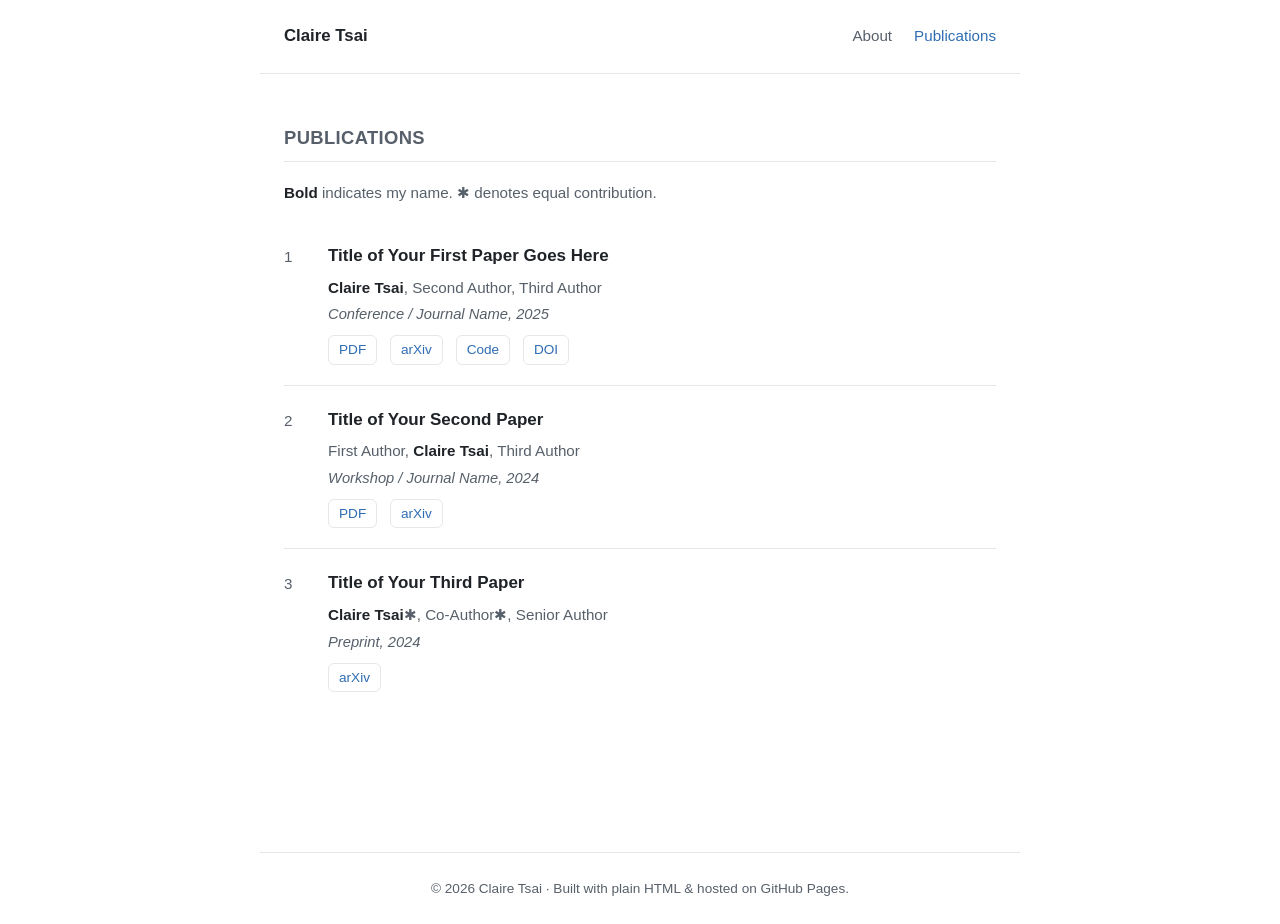
==== publications.html @ 5ec61b4a "first commit" ====
<!DOCTYPE html>
<html lang="en">
<head>
  <meta charset="UTF-8" />
  <meta name="viewport" content="width=device-width, initial-scale=1.0" />
  <title>Publications · Claire Tsai</title>
  <meta name="description" content="Publications by Claire Tsai." />
  <link rel="stylesheet" href="style.css" />
</head>
<body>

  <!-- ============ NAVIGATION (keep identical to index.html) ============ -->
  <nav>
    <a class="brand" href="index.html">Claire Tsai</a>
    <a href="index.html">About</a>
    <a class="active" href="publications.html">Publications</a>
  </nav>

  <div class="wrap">

    <section id="publications" style="margin-top: 48px;">
      <h2>Publications</h2>

      <p style="color:#57606a; font-size:0.95rem;">
        <span class="me" style="font-weight:600; color:#1f2328;">Bold</span>
        indicates my name. ✱ denotes equal contribution.
      </p>

      <!-- =====================================================
           HOW TO ADD A PAPER:
           Copy one <div class="pub"> ... </div> block below,
           paste it above the others (newest first), and edit
           the title, authors, venue, and links. Delete any
           link you don't have.
           ===================================================== -->

      <!-- ---------- Paper 1 ---------- -->
      <div class="pub">
        <div class="num">1</div>
        <div class="body">
          <p class="ptitle">Title of Your First Paper Goes Here</p>
          <p class="authors">
            <span class="me">Claire Tsai</span>, Second Author, Third Author
          </p>
          <p class="venue">Conference / Journal Name, 2025</p>
          <div class="links">
            <a href="#" target="_blank" rel="noopener">PDF</a>
            <a href="#" target="_blank" rel="noopener">arXiv</a>
            <a href="#" target="_blank" rel="noopener">Code</a>
            <a href="#" target="_blank" rel="noopener">DOI</a>
          </div>
        </div>
      </div>

      <!-- ---------- Paper 2 ---------- -->
      <div class="pub">
        <div class="num">2</div>
        <div class="body">
          <p class="ptitle">Title of Your Second Paper</p>
          <p class="authors">
            First Author, <span class="me">Claire Tsai</span>, Third Author
          </p>
          <p class="venue">Workshop / Journal Name, 2024</p>
          <div class="links">
            <a href="#" target="_blank" rel="noopener">PDF</a>
            <a href="#" target="_blank" rel="noopener">arXiv</a>
          </div>
        </div>
      </div>

      <!-- ---------- Paper 3 ---------- -->
      <div class="pub">
        <div class="num">3</div>
        <div class="body">
          <p class="ptitle">Title of Your Third Paper</p>
          <p class="authors">
            <span class="me">Claire Tsai</span>✱, Co-Author✱, Senior Author
          </p>
          <p class="venue">Preprint, 2024</p>
          <div class="links">
            <a href="#" target="_blank" rel="noopener">arXiv</a>
          </div>
        </div>
      </div>

    </section>

  </div>

  <footer>
    © 2026 Claire Tsai · Built with plain HTML &amp; hosted on GitHub Pages.
  </footer>

</body>
</html>
---- style.css ----
/* =========================================================
   Personal homepage — clean academic style
   Edit the color variables below to change the accent color.
   ========================================================= */

:root {
  --text:      #1f2328;   /* main text color            */
  --muted:     #57606a;   /* secondary / meta text      */
  --accent:    #2f6db3;   /* links & highlights         */
  --accent-2:  #1b4d80;   /* link hover                 */
  --line:      #e5e7eb;   /* hairline borders           */
  --bg:        #ffffff;   /* page background            */
  --bg-soft:   #f7f8fa;   /* card / section background  */
  --maxw:      760px;     /* content width              */
}

* { box-sizing: border-box; }

html { -webkit-text-size-adjust: 100%; }

body {
  margin: 0;
  background: var(--bg);
  color: var(--text);
  font-family: -apple-system, BlinkMacSystemFont, "Segoe UI", Roboto,
               "Helvetica Neue", Arial, "PingFang SC", "Microsoft YaHei", sans-serif;
  font-size: 17px;
  line-height: 1.7;
  -webkit-font-smoothing: antialiased;
}

.wrap {
  max-width: var(--maxw);
  margin: 0 auto;
  padding: 0 24px 80px;
}

/* ---------- Navigation ---------- */
nav {
  max-width: var(--maxw);
  margin: 0 auto;
  padding: 22px 24px;
  display: flex;
  gap: 22px;
  align-items: center;
  border-bottom: 1px solid var(--line);
}
nav .brand {
  font-weight: 700;
  margin-right: auto;
  color: var(--text);
  text-decoration: none;
  font-size: 1.05rem;
}
nav a {
  color: var(--muted);
  text-decoration: none;
  font-size: 0.95rem;
}
nav a:hover, nav a.active { color: var(--accent); }

/* ---------- Header / intro ---------- */
header.hero {
  display: flex;
  gap: 28px;
  align-items: center;
  margin: 48px 0 8px;
  flex-wrap: wrap;
}
header.hero img.avatar {
  width: 132px;
  height: 132px;
  border-radius: 50%;
  object-fit: cover;
  border: 1px solid var(--line);
  background: var(--bg-soft);
}
header.hero .who h1 {
  margin: 0 0 4px;
  font-size: 1.9rem;
  letter-spacing: -0.01em;
}
header.hero .who .role {
  margin: 0;
  color: var(--muted);
  font-size: 1.05rem;
}
header.hero .who .contact {
  margin-top: 12px;
  display: flex;
  gap: 14px;
  flex-wrap: wrap;
  font-size: 0.92rem;
}
header.hero .who .contact a {
  color: var(--accent);
  text-decoration: none;
}
header.hero .who .contact a:hover { color: var(--accent-2); text-decoration: underline; }

/* ---------- Sections ---------- */
section { margin-top: 40px; }
h2 {
  font-size: 1.15rem;
  letter-spacing: 0.02em;
  text-transform: uppercase;
  color: var(--muted);
  border-bottom: 1px solid var(--line);
  padding-bottom: 8px;
  margin-bottom: 18px;
}
p { margin: 0 0 16px; }
a { color: var(--accent); }
a:hover { color: var(--accent-2); }

/* Education / timeline items */
.entry { margin-bottom: 16px; }
.entry .top {
  display: flex;
  justify-content: space-between;
  gap: 12px;
  flex-wrap: wrap;
}
.entry .top .title { font-weight: 600; }
.entry .top .date { color: var(--muted); font-size: 0.9rem; white-space: nowrap; }
.entry .sub { color: var(--muted); font-size: 0.95rem; }

/* Interest tags */
.tags { display: flex; flex-wrap: wrap; gap: 8px; }
.tags span {
  background: var(--bg-soft);
  border: 1px solid var(--line);
  border-radius: 999px;
  padding: 4px 12px;
  font-size: 0.88rem;
  color: var(--muted);
}

/* ---------- Publications ---------- */
.pub {
  display: flex;
  gap: 16px;
  padding: 20px 0;
  border-bottom: 1px solid var(--line);
}
.pub:last-child { border-bottom: none; }
.pub .num {
  color: var(--muted);
  font-variant-numeric: tabular-nums;
  min-width: 28px;
  font-size: 0.95rem;
  padding-top: 2px;
}
.pub .body .ptitle { font-weight: 600; margin: 0 0 4px; }
.pub .body .authors { color: var(--muted); font-size: 0.95rem; margin: 0 0 2px; }
.pub .body .authors .me { color: var(--text); font-weight: 600; }
.pub .body .venue { color: var(--muted); font-size: 0.92rem; font-style: italic; margin: 0 0 8px; }
.pub .body .links a {
  display: inline-block;
  margin-right: 8px;
  font-size: 0.85rem;
  text-decoration: none;
  border: 1px solid var(--line);
  border-radius: 6px;
  padding: 2px 10px;
  color: var(--accent);
}
.pub .body .links a:hover { border-color: var(--accent); background: var(--bg-soft); }

/* ---------- Footer ---------- */
footer {
  max-width: var(--maxw);
  margin: 60px auto 0;
  padding: 24px;
  border-top: 1px solid var(--line);
  color: var(--muted);
  font-size: 0.85rem;
  text-align: center;
}

/* ---------- Small screens ---------- */
@media (max-width: 560px) {
  body { font-size: 16px; }
  header.hero { margin-top: 32px; }
  header.hero img.avatar { width: 104px; height: 104px; }
  nav { gap: 16px; }
}
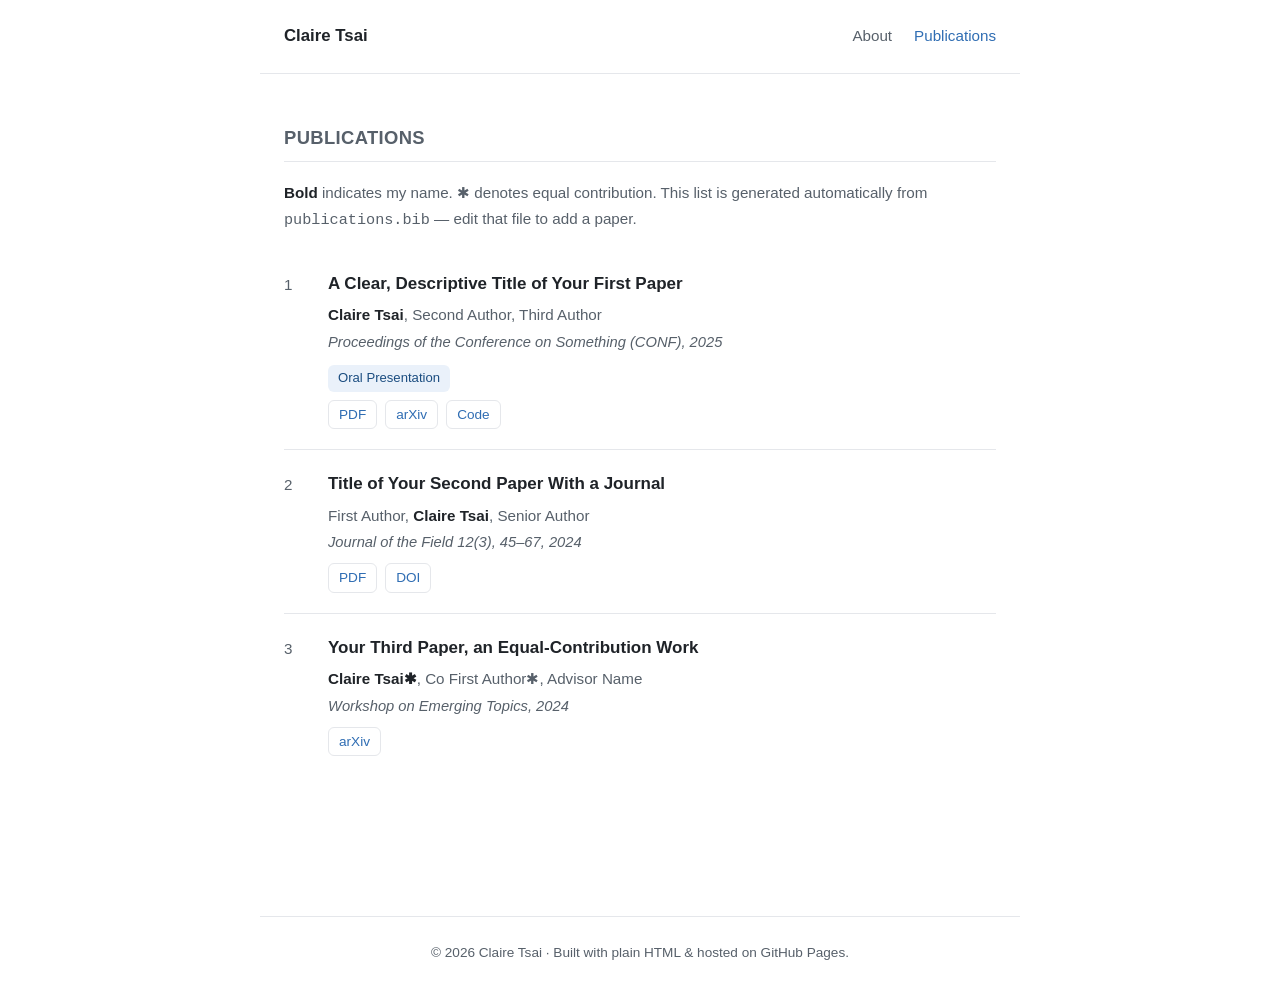
==== commit 1ee5e560: "Add favicon, BibTeX publications, academic links" ====
--- a/publications.html
+++ b/publications.html
@@ -5,6 +5,10 @@
   <meta name="viewport" content="width=device-width, initial-scale=1.0" />
   <title>Publications · Claire Tsai</title>
   <meta name="description" content="Publications by Claire Tsai." />
+  <!-- Favicon (browser tab icon) -->
+  <link rel="icon" href="favicon.svg" type="image/svg+xml" />
+  <link rel="icon" href="favicon.ico" sizes="any" />
+  <link rel="apple-touch-icon" href="apple-touch-icon.png" />
   <link rel="stylesheet" href="style.css" />
 </head>
 <body>
@@ -24,65 +28,14 @@
       <p style="color:#57606a; font-size:0.95rem;">
         <span class="me" style="font-weight:600; color:#1f2328;">Bold</span>
         indicates my name. ✱ denotes equal contribution.
+        This list is generated automatically from
+        <code>publications.bib</code> — edit that file to add a paper.
       </p>
 
-      <!-- =====================================================
-           HOW TO ADD A PAPER:
-           Copy one <div class="pub"> ... </div> block below,
-           paste it above the others (newest first), and edit
-           the title, authors, venue, and links. Delete any
-           link you don't have.
-           ===================================================== -->
-
-      <!-- ---------- Paper 1 ---------- -->
-      <div class="pub">
-        <div class="num">1</div>
-        <div class="body">
-          <p class="ptitle">Title of Your First Paper Goes Here</p>
-          <p class="authors">
-            <span class="me">Claire Tsai</span>, Second Author, Third Author
-          </p>
-          <p class="venue">Conference / Journal Name, 2025</p>
-          <div class="links">
-            <a href="#" target="_blank" rel="noopener">PDF</a>
-            <a href="#" target="_blank" rel="noopener">arXiv</a>
-            <a href="#" target="_blank" rel="noopener">Code</a>
-            <a href="#" target="_blank" rel="noopener">DOI</a>
-          </div>
-        </div>
+      <!-- The list is built here by the script below. -->
+      <div id="pub-list">
+        <p style="color:#57606a;">Loading publications…</p>
       </div>
-
-      <!-- ---------- Paper 2 ---------- -->
-      <div class="pub">
-        <div class="num">2</div>
-        <div class="body">
-          <p class="ptitle">Title of Your Second Paper</p>
-          <p class="authors">
-            First Author, <span class="me">Claire Tsai</span>, Third Author
-          </p>
-          <p class="venue">Workshop / Journal Name, 2024</p>
-          <div class="links">
-            <a href="#" target="_blank" rel="noopener">PDF</a>
-            <a href="#" target="_blank" rel="noopener">arXiv</a>
-          </div>
-        </div>
-      </div>
-
-      <!-- ---------- Paper 3 ---------- -->
-      <div class="pub">
-        <div class="num">3</div>
-        <div class="body">
-          <p class="ptitle">Title of Your Third Paper</p>
-          <p class="authors">
-            <span class="me">Claire Tsai</span>✱, Co-Author✱, Senior Author
-          </p>
-          <p class="venue">Preprint, 2024</p>
-          <div class="links">
-            <a href="#" target="_blank" rel="noopener">arXiv</a>
-          </div>
-        </div>
-      </div>
-
     </section>
 
   </div>
@@ -91,5 +44,181 @@
     © 2026 Claire Tsai · Built with plain HTML &amp; hosted on GitHub Pages.
   </footer>
 
+  <!-- =====================================================================
+       BibTeX → HTML renderer.
+       You should not need to touch this. To add papers, edit publications.bib.
+       ===================================================================== -->
+  <script>
+  (function () {
+    var ME = ["claire", "tsai"]; // your name parts, all must appear to bold you
+
+    function parseBib(str) {
+      var entries = [], i = 0, n = str.length;
+      while (i < n) {
+        while (i < n && str[i] !== "@") i++;
+        if (i >= n) break;
+        i++;
+        var type = "";
+        while (i < n && /[a-zA-Z]/.test(str[i])) { type += str[i]; i++; }
+        type = type.toLowerCase();
+        while (i < n && /\s/.test(str[i])) i++;
+        if (str[i] !== "{") continue;
+        i++;
+        if (type === "comment" || type === "preamble" || type === "string") {
+          var d = 1;
+          while (i < n && d > 0) { if (str[i] === "{") d++; else if (str[i] === "}") d--; i++; }
+          continue;
+        }
+        var key = "";
+        while (i < n && str[i] !== "," && str[i] !== "}") { key += str[i]; i++; }
+        key = key.trim();
+        if (str[i] === ",") i++;
+        var fields = {};
+        while (i < n) {
+          while (i < n && /[\s,]/.test(str[i])) i++;
+          if (str[i] === "}") { i++; break; }
+          var name = "";
+          while (i < n && /[a-zA-Z0-9_\-]/.test(str[i])) { name += str[i]; i++; }
+          name = name.toLowerCase();
+          while (i < n && /\s/.test(str[i])) i++;
+          if (str[i] !== "=") { while (i < n && str[i] !== "," && str[i] !== "}") i++; continue; }
+          i++;
+          while (i < n && /\s/.test(str[i])) i++;
+          var val = "";
+          if (str[i] === "{") {
+            var depth = 1; i++;
+            while (i < n) {
+              var c = str[i];
+              if (c === "{") { depth++; val += c; i++; }
+              else if (c === "}") { depth--; i++; if (depth === 0) break; val += "}"; }
+              else { val += c; i++; }
+            }
+          } else if (str[i] === '"') {
+            i++;
+            while (i < n && str[i] !== '"') { val += str[i]; i++; }
+            i++;
+          } else {
+            while (i < n && str[i] !== "," && str[i] !== "}") { val += str[i]; i++; }
+          }
+          fields[name] = val.trim();
+        }
+        if (key) entries.push({ type: type, key: key, fields: fields });
+      }
+      return entries;
+    }
+
+    function clean(s) {
+      if (!s) return "";
+      return s
+        .replace(/[{}]/g, "")
+        .replace(/\\&/g, "&")
+        .replace(/~/g, " ")
+        .replace(/\s+/g, " ")
+        .trim();
+    }
+    function esc(s) {
+      return String(s).replace(/&/g, "&amp;").replace(/</g, "&lt;").replace(/>/g, "&gt;");
+    }
+    function norm(s) {
+      return clean(s).toLowerCase().replace(/[.,]/g, "").split(/\s+/).filter(Boolean).sort().join(" ");
+    }
+    function isMe(name) {
+      var w = clean(name).toLowerCase();
+      return ME.every(function (p) { return w.indexOf(p) !== -1; });
+    }
+
+    function formatAuthors(authorStr, equalStr) {
+      var equal = (equalStr || "").split(",").map(function (x) { return norm(x); }).filter(Boolean);
+      var authors = authorStr.split(/\s+and\s+/i).map(function (a) { return a.trim(); }).filter(Boolean);
+      return authors.map(function (a) {
+        var name;
+        if (a.indexOf(",") !== -1) {
+          var parts = a.split(",");
+          name = (parts[1] ? parts[1].trim() + " " : "") + parts[0].trim();
+        } else { name = a; }
+        name = clean(name);
+        var out = esc(name);
+        if (equal.indexOf(norm(a)) !== -1 || equal.indexOf(norm(name)) !== -1) out += "✱";
+        if (isMe(name)) out = '<span class="me">' + out + "</span>";
+        return out;
+      }).join(", ");
+    }
+
+    function buildVenue(f) {
+      var venue = clean(f.booktitle || f.journal || f.note || "");
+      var extras = [];
+      if (f.volume) { var s = clean(f.volume); if (f.number) s += "(" + clean(f.number) + ")"; extras.push(s); }
+      if (f.pages) extras.push(clean(f.pages).replace(/--/g, "–"));
+      var line = venue;
+      if (extras.length) line += " " + extras.join(", ");
+      if (f.year) line += (line ? ", " : "") + clean(f.year);
+      return line;
+    }
+
+    var LINKS = [
+      ["pdf", "PDF", function (v) { return v; }],
+      ["arxiv", "arXiv", function (v) { return /^https?:/i.test(v) ? v : "https://arxiv.org/abs/" + v; }],
+      ["doi", "DOI", function (v) { return /^https?:/i.test(v) ? v : "https://doi.org/" + v; }],
+      ["code", "Code", function (v) { return v; }],
+      ["project", "Project", function (v) { return v; }],
+      ["slides", "Slides", function (v) { return v; }],
+      ["poster", "Poster", function (v) { return v; }],
+      ["video", "Video", function (v) { return v; }],
+      ["url", "Link", function (v) { return v; }]
+    ];
+
+    function buildLinks(f) {
+      var out = "";
+      LINKS.forEach(function (def) {
+        var raw = f[def[0]];
+        if (raw) {
+          var href = def[2](clean(raw));
+          out += '<a href="' + esc(href) + '" target="_blank" rel="noopener">' + def[1] + "</a>";
+        }
+      });
+      return out;
+    }
+
+    function render(entries) {
+      var box = document.getElementById("pub-list");
+      if (!entries.length) { box.innerHTML = '<p style="color:#57606a;">No entries found in publications.bib yet.</p>'; return; }
+      entries.sort(function (a, b) {
+        return (parseInt(clean(b.fields.year), 10) || 0) - (parseInt(clean(a.fields.year), 10) || 0);
+      });
+      var html = "";
+      entries.forEach(function (e, idx) {
+        var f = e.fields;
+        var title = clean(f.title);
+        var award = f.award ? clean(f.award) : "";
+        html += '<div class="pub">' +
+          '<div class="num">' + (idx + 1) + "</div>" +
+          '<div class="body">' +
+            '<p class="ptitle">' + esc(title) + "</p>" +
+            '<p class="authors">' + formatAuthors(f.author || "", f.equal) + "</p>" +
+            '<p class="venue">' + esc(buildVenue(f)) + "</p>" +
+            (award ? '<p class="award">' + esc(award) + "</p>" : "") +
+            '<div class="links">' + buildLinks(f) + "</div>" +
+          "</div>" +
+        "</div>";
+      });
+      box.innerHTML = html;
+    }
+
+    function showError() {
+      document.getElementById("pub-list").innerHTML =
+        '<p style="color:#57606a;">Could not load <code>publications.bib</code>. ' +
+        "This is normal if you opened this file directly from your computer — " +
+        "browsers block reading local files. It works automatically once the site is live on GitHub Pages. " +
+        'To preview locally, run <code>python -m http.server</code> in this folder and open ' +
+        "<code>http://localhost:8000/publications.html</code>.</p>";
+    }
+
+    fetch("publications.bib")
+      .then(function (r) { if (!r.ok) throw new Error(r.status); return r.text(); })
+      .then(function (txt) { render(parseBib(txt)); })
+      .catch(showError);
+  })();
+  </script>
+
 </body>
 </html>
--- a/style.css
+++ b/style.css
@@ -155,6 +155,15 @@
 .pub .body .authors { color: var(--muted); font-size: 0.95rem; margin: 0 0 2px; }
 .pub .body .authors .me { color: var(--text); font-weight: 600; }
 .pub .body .venue { color: var(--muted); font-size: 0.92rem; font-style: italic; margin: 0 0 8px; }
+.pub .body .award {
+  display: inline-block;
+  margin: 0 0 8px;
+  font-size: 0.82rem;
+  color: var(--accent-2);
+  background: #eaf1fa;
+  border-radius: 6px;
+  padding: 2px 10px;
+}
 .pub .body .links a {
   display: inline-block;
   margin-right: 8px;
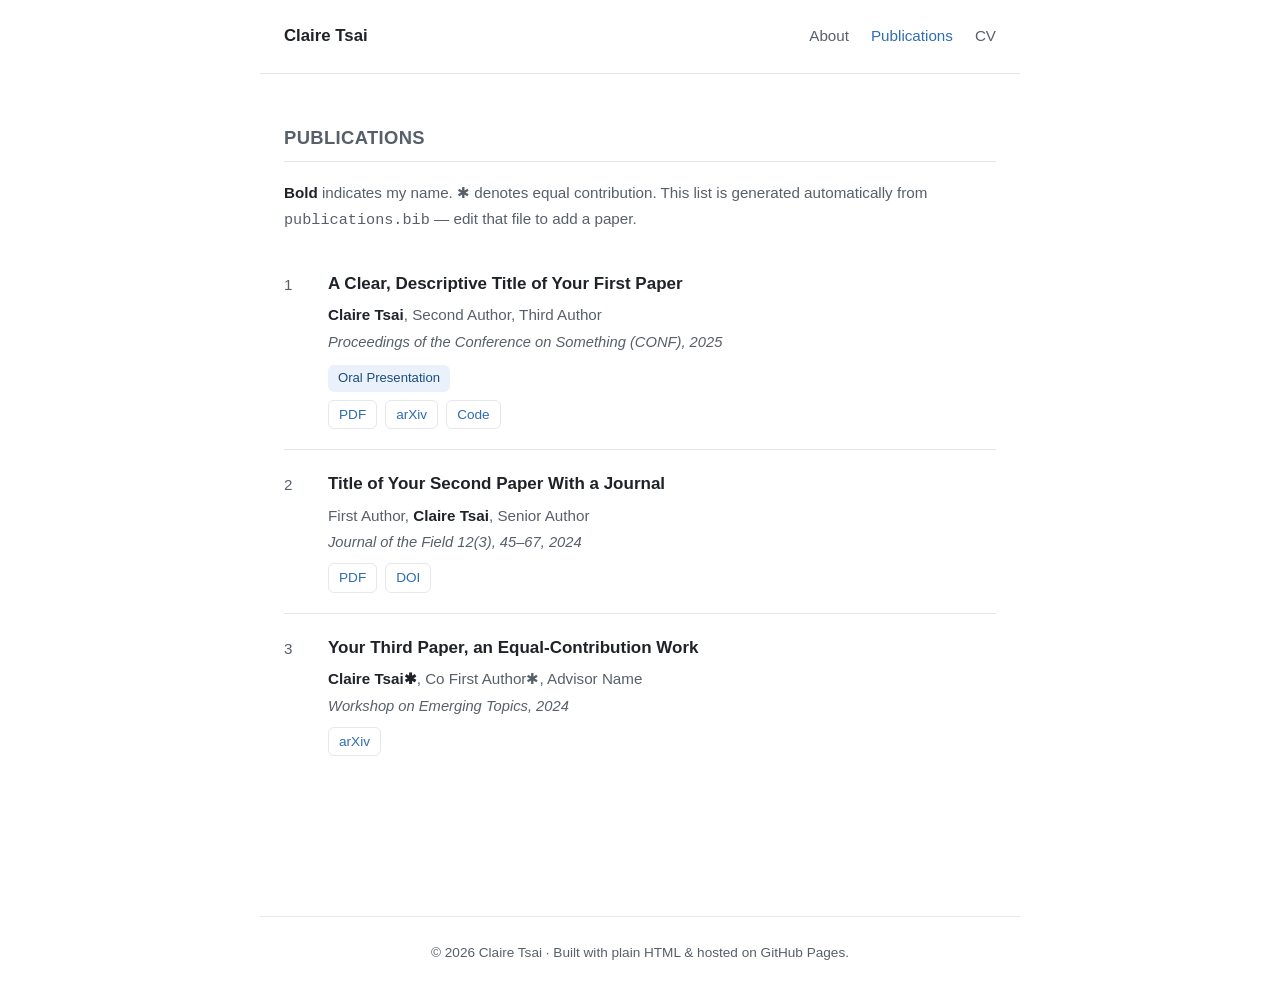
==== commit 5122a313: "Integrate Claude Design CV as cv.html" ====
--- a/publications.html
+++ b/publications.html
@@ -18,6 +18,7 @@
     <a class="brand" href="index.html">Claire Tsai</a>
     <a href="index.html">About</a>
     <a class="active" href="publications.html">Publications</a>
+    <a href="cv.html">CV</a>
   </nav>
 
   <div class="wrap">
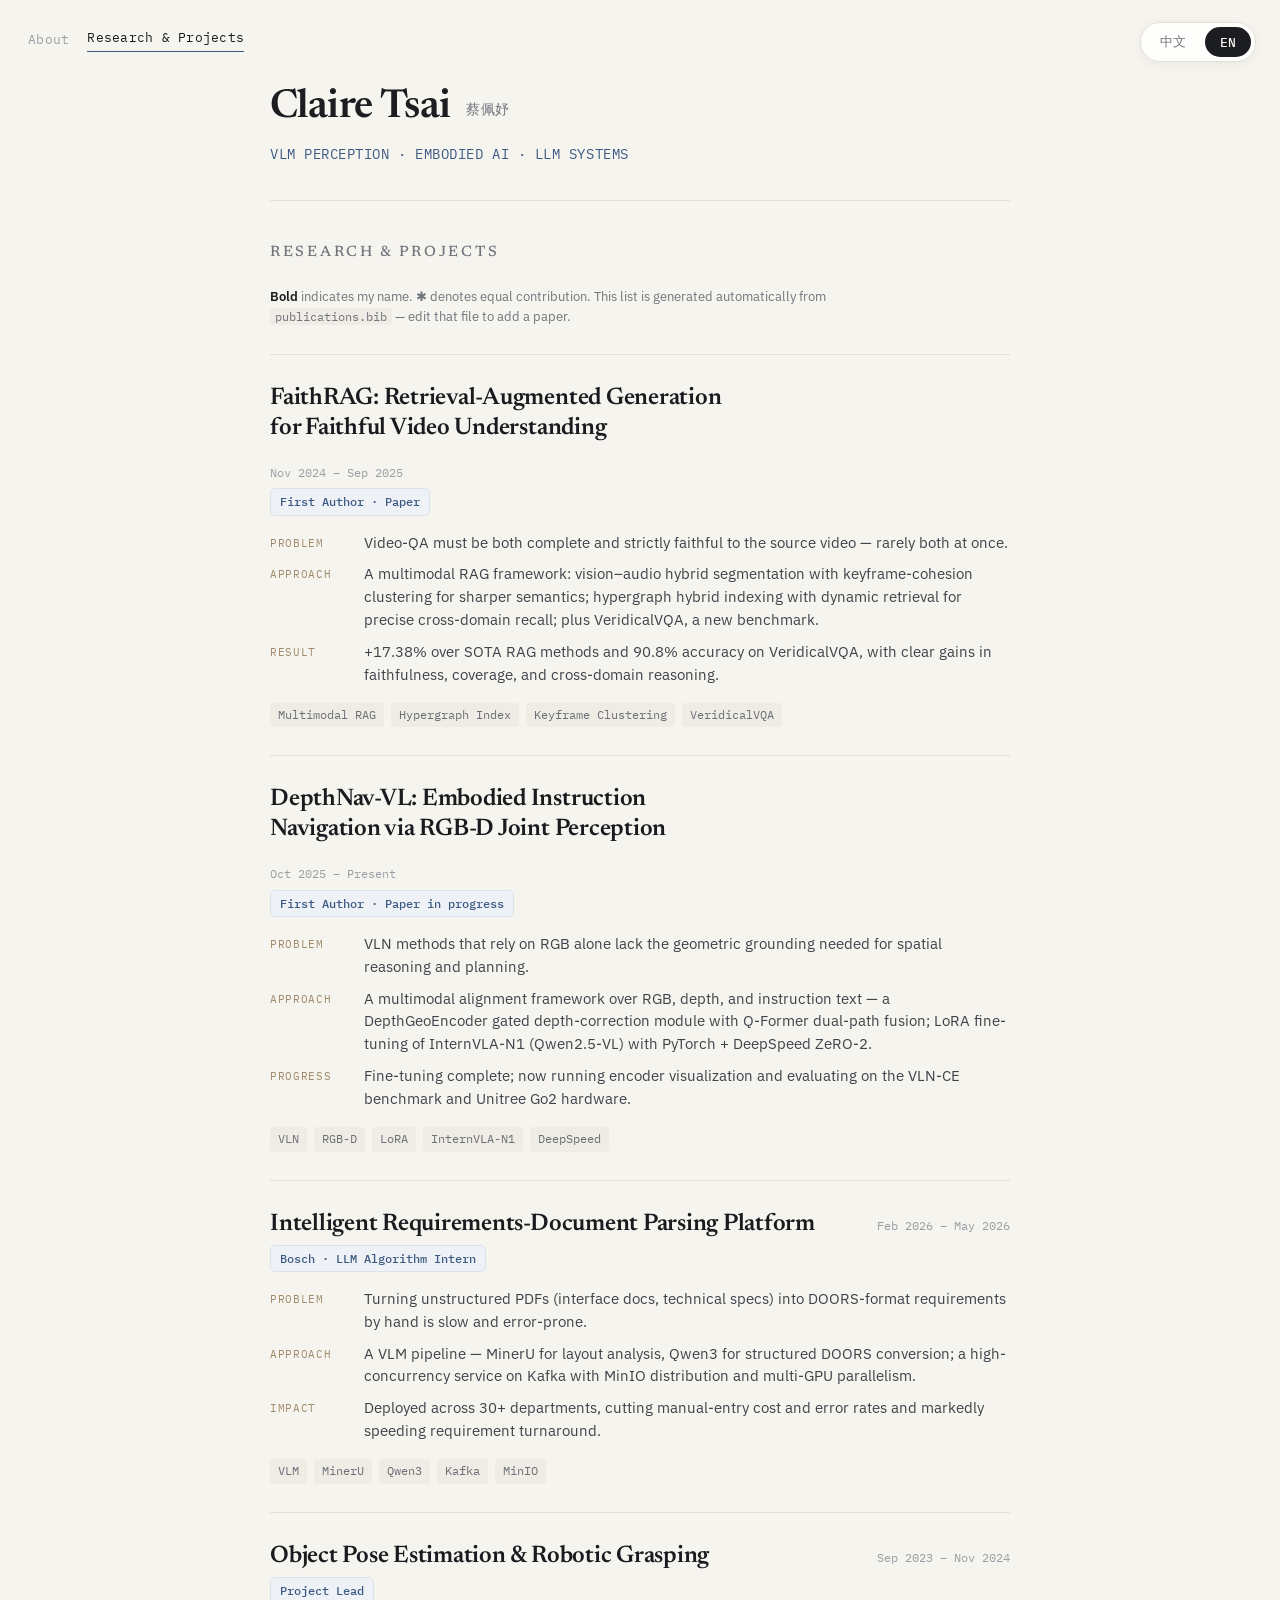
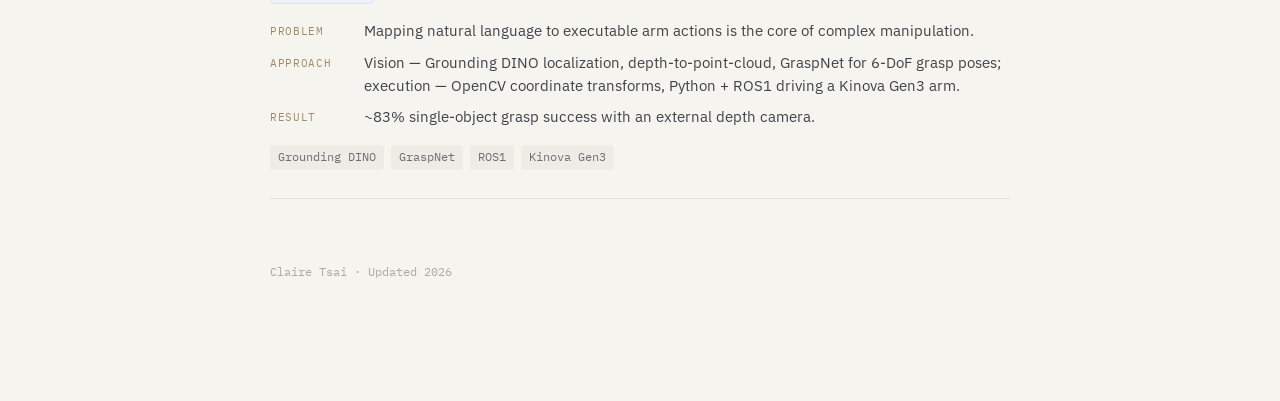
==== commit 5863aa29: "Rebuild site in CV design: bilingual About + Research/Projects, drop CV nav" ====
--- a/publications.html
+++ b/publications.html
@@ -3,223 +3,30 @@
 <head>
   <meta charset="UTF-8" />
   <meta name="viewport" content="width=device-width, initial-scale=1.0" />
-  <title>Publications · Claire Tsai</title>
-  <meta name="description" content="Publications by Claire Tsai." />
-  <!-- Favicon (browser tab icon) -->
+  <title>Research & Projects · Claire Tsai</title>
+  <meta name="description" content="Research and projects by Claire Tsai (蔡佩妤) — Vision-Language Models, RAG, embodied navigation." />
+  <!-- Favicon -->
   <link rel="icon" href="favicon.svg" type="image/svg+xml" />
   <link rel="icon" href="favicon.ico" sizes="any" />
   <link rel="apple-touch-icon" href="apple-touch-icon.png" />
+  <!-- Fonts -->
+  <link rel="preconnect" href="https://fonts.googleapis.com" />
+  <link rel="preconnect" href="https://fonts.gstatic.com" crossorigin />
+  <link href="https://fonts.googleapis.com/css2?family=Newsreader:wght@500;600&family=IBM+Plex+Sans:wght@400;500;600&family=IBM+Plex+Mono:wght@400;500&family=Noto+Sans+SC:wght@400;500;600&family=Noto+Serif+SC:wght@500;600&display=swap" rel="stylesheet" />
   <link rel="stylesheet" href="style.css" />
 </head>
-<body>
+<body data-page="pub">
 
-  <!-- ============ NAVIGATION (keep identical to index.html) ============ -->
-  <nav>
-    <a class="brand" href="index.html">Claire Tsai</a>
-    <a href="index.html">About</a>
-    <a class="active" href="publications.html">Publications</a>
-    <a href="cv.html">CV</a>
-  </nav>
+  <nav class="site-nav" id="site-nav"></nav>
+  <div class="lang-toggle" id="lang-toggle"></div>
 
-  <div class="wrap">
+  <main class="page" id="pub-root">
+    <!-- Content is generated from site.js (edit the `projects` list there). -->
+    <noscript>
+      <p style="padding:80px 0;">This page needs JavaScript to display. Please enable it, or view the source content in <code>site.js</code>.</p>
+    </noscript>
+  </main>
 
-    <section id="publications" style="margin-top: 48px;">
-      <h2>Publications</h2>
-
-      <p style="color:#57606a; font-size:0.95rem;">
-        <span class="me" style="font-weight:600; color:#1f2328;">Bold</span>
-        indicates my name. ✱ denotes equal contribution.
-        This list is generated automatically from
-        <code>publications.bib</code> — edit that file to add a paper.
-      </p>
-
-      <!-- The list is built here by the script below. -->
-      <div id="pub-list">
-        <p style="color:#57606a;">Loading publications…</p>
-      </div>
-    </section>
-
-  </div>
-
-  <footer>
-    © 2026 Claire Tsai · Built with plain HTML &amp; hosted on GitHub Pages.
-  </footer>
-
-  <!-- =====================================================================
-       BibTeX → HTML renderer.
-       You should not need to touch this. To add papers, edit publications.bib.
-       ===================================================================== -->
-  <script>
-  (function () {
-    var ME = ["claire", "tsai"]; // your name parts, all must appear to bold you
-
-    function parseBib(str) {
-      var entries = [], i = 0, n = str.length;
-      while (i < n) {
-        while (i < n && str[i] !== "@") i++;
-        if (i >= n) break;
-        i++;
-        var type = "";
-        while (i < n && /[a-zA-Z]/.test(str[i])) { type += str[i]; i++; }
-        type = type.toLowerCase();
-        while (i < n && /\s/.test(str[i])) i++;
-        if (str[i] !== "{") continue;
-        i++;
-        if (type === "comment" || type === "preamble" || type === "string") {
-          var d = 1;
-          while (i < n && d > 0) { if (str[i] === "{") d++; else if (str[i] === "}") d--; i++; }
-          continue;
-        }
-        var key = "";
-        while (i < n && str[i] !== "," && str[i] !== "}") { key += str[i]; i++; }
-        key = key.trim();
-        if (str[i] === ",") i++;
-        var fields = {};
-        while (i < n) {
-          while (i < n && /[\s,]/.test(str[i])) i++;
-          if (str[i] === "}") { i++; break; }
-          var name = "";
-          while (i < n && /[a-zA-Z0-9_\-]/.test(str[i])) { name += str[i]; i++; }
-          name = name.toLowerCase();
-          while (i < n && /\s/.test(str[i])) i++;
-          if (str[i] !== "=") { while (i < n && str[i] !== "," && str[i] !== "}") i++; continue; }
-          i++;
-          while (i < n && /\s/.test(str[i])) i++;
-          var val = "";
-          if (str[i] === "{") {
-            var depth = 1; i++;
-            while (i < n) {
-              var c = str[i];
-              if (c === "{") { depth++; val += c; i++; }
-              else if (c === "}") { depth--; i++; if (depth === 0) break; val += "}"; }
-              else { val += c; i++; }
-            }
-          } else if (str[i] === '"') {
-            i++;
-            while (i < n && str[i] !== '"') { val += str[i]; i++; }
-            i++;
-          } else {
-            while (i < n && str[i] !== "," && str[i] !== "}") { val += str[i]; i++; }
-          }
-          fields[name] = val.trim();
-        }
-        if (key) entries.push({ type: type, key: key, fields: fields });
-      }
-      return entries;
-    }
-
-    function clean(s) {
-      if (!s) return "";
-      return s
-        .replace(/[{}]/g, "")
-        .replace(/\\&/g, "&")
-        .replace(/~/g, " ")
-        .replace(/\s+/g, " ")
-        .trim();
-    }
-    function esc(s) {
-      return String(s).replace(/&/g, "&amp;").replace(/</g, "&lt;").replace(/>/g, "&gt;");
-    }
-    function norm(s) {
-      return clean(s).toLowerCase().replace(/[.,]/g, "").split(/\s+/).filter(Boolean).sort().join(" ");
-    }
-    function isMe(name) {
-      var w = clean(name).toLowerCase();
-      return ME.every(function (p) { return w.indexOf(p) !== -1; });
-    }
-
-    function formatAuthors(authorStr, equalStr) {
-      var equal = (equalStr || "").split(",").map(function (x) { return norm(x); }).filter(Boolean);
-      var authors = authorStr.split(/\s+and\s+/i).map(function (a) { return a.trim(); }).filter(Boolean);
-      return authors.map(function (a) {
-        var name;
-        if (a.indexOf(",") !== -1) {
-          var parts = a.split(",");
-          name = (parts[1] ? parts[1].trim() + " " : "") + parts[0].trim();
-        } else { name = a; }
-        name = clean(name);
-        var out = esc(name);
-        if (equal.indexOf(norm(a)) !== -1 || equal.indexOf(norm(name)) !== -1) out += "✱";
-        if (isMe(name)) out = '<span class="me">' + out + "</span>";
-        return out;
-      }).join(", ");
-    }
-
-    function buildVenue(f) {
-      var venue = clean(f.booktitle || f.journal || f.note || "");
-      var extras = [];
-      if (f.volume) { var s = clean(f.volume); if (f.number) s += "(" + clean(f.number) + ")"; extras.push(s); }
-      if (f.pages) extras.push(clean(f.pages).replace(/--/g, "–"));
-      var line = venue;
-      if (extras.length) line += " " + extras.join(", ");
-      if (f.year) line += (line ? ", " : "") + clean(f.year);
-      return line;
-    }
-
-    var LINKS = [
-      ["pdf", "PDF", function (v) { return v; }],
-      ["arxiv", "arXiv", function (v) { return /^https?:/i.test(v) ? v : "https://arxiv.org/abs/" + v; }],
-      ["doi", "DOI", function (v) { return /^https?:/i.test(v) ? v : "https://doi.org/" + v; }],
-      ["code", "Code", function (v) { return v; }],
-      ["project", "Project", function (v) { return v; }],
-      ["slides", "Slides", function (v) { return v; }],
-      ["poster", "Poster", function (v) { return v; }],
-      ["video", "Video", function (v) { return v; }],
-      ["url", "Link", function (v) { return v; }]
-    ];
-
-    function buildLinks(f) {
-      var out = "";
-      LINKS.forEach(function (def) {
-        var raw = f[def[0]];
-        if (raw) {
-          var href = def[2](clean(raw));
-          out += '<a href="' + esc(href) + '" target="_blank" rel="noopener">' + def[1] + "</a>";
-        }
-      });
-      return out;
-    }
-
-    function render(entries) {
-      var box = document.getElementById("pub-list");
-      if (!entries.length) { box.innerHTML = '<p style="color:#57606a;">No entries found in publications.bib yet.</p>'; return; }
-      entries.sort(function (a, b) {
-        return (parseInt(clean(b.fields.year), 10) || 0) - (parseInt(clean(a.fields.year), 10) || 0);
-      });
-      var html = "";
-      entries.forEach(function (e, idx) {
-        var f = e.fields;
-        var title = clean(f.title);
-        var award = f.award ? clean(f.award) : "";
-        html += '<div class="pub">' +
-          '<div class="num">' + (idx + 1) + "</div>" +
-          '<div class="body">' +
-            '<p class="ptitle">' + esc(title) + "</p>" +
-            '<p class="authors">' + formatAuthors(f.author || "", f.equal) + "</p>" +
-            '<p class="venue">' + esc(buildVenue(f)) + "</p>" +
-            (award ? '<p class="award">' + esc(award) + "</p>" : "") +
-            '<div class="links">' + buildLinks(f) + "</div>" +
-          "</div>" +
-        "</div>";
-      });
-      box.innerHTML = html;
-    }
-
-    function showError() {
-      document.getElementById("pub-list").innerHTML =
-        '<p style="color:#57606a;">Could not load <code>publications.bib</code>. ' +
-        "This is normal if you opened this file directly from your computer — " +
-        "browsers block reading local files. It works automatically once the site is live on GitHub Pages. " +
-        'To preview locally, run <code>python -m http.server</code> in this folder and open ' +
-        "<code>http://localhost:8000/publications.html</code>.</p>";
-    }
-
-    fetch("publications.bib")
-      .then(function (r) { if (!r.ok) throw new Error(r.status); return r.text(); })
-      .then(function (txt) { render(parseBib(txt)); })
-      .catch(showError);
-  })();
-  </script>
-
+  <script src="site.js"></script>
 </body>
 </html>
--- a/style.css
+++ b/style.css
@@ -1,196 +1,297 @@
 /* =========================================================
-   Personal homepage — clean academic style
-   Edit the color variables below to change the accent color.
+   Claire Tsai — personal site (CV design system)
+   Fonts loaded via Google Fonts <link> in each page's <head>.
+   Colors are grouped at the top so they're easy to tweak.
    ========================================================= */
 
 :root {
-  --text:      #1f2328;   /* main text color            */
-  --muted:     #57606a;   /* secondary / meta text      */
-  --accent:    #2f6db3;   /* links & highlights         */
-  --accent-2:  #1b4d80;   /* link hover                 */
-  --line:      #e5e7eb;   /* hairline borders           */
-  --bg:        #ffffff;   /* page background            */
-  --bg-soft:   #f7f8fa;   /* card / section background  */
-  --maxw:      760px;     /* content width              */
-}
-
-* { box-sizing: border-box; }
-
-html { -webkit-text-size-adjust: 100%; }
+  --bg:        #f6f4ef;   /* page background (cream)      */
+  --ink:       #1b1d21;   /* primary text                */
+  --ink-2:     #2a2d33;   /* body / values               */
+  --ink-3:     #3f434a;   /* project bullet text         */
+  --muted:     #71757c;   /* secondary text              */
+  --muted-2:   #9a9ea5;   /* labels, dates               */
+  --faint:     #b0b0a6;   /* section numbers             */
+  --accent:    #3c5a82;   /* blue accent                 */
+  --line:      #e4e0d7;   /* hairline borders            */
+  --tag-bg:    #efece5;   /* tag pill background         */
+  --serif:     'Newsreader', 'Noto Serif SC', Georgia, serif;
+  --sans:      'IBM Plex Sans', 'Noto Sans SC', -apple-system, BlinkMacSystemFont, sans-serif;
+  --mono:      'IBM Plex Mono', ui-monospace, monospace;
+}
+
+* { margin: 0; padding: 0; box-sizing: border-box; }
 
 body {
-  margin: 0;
   background: var(--bg);
-  color: var(--text);
-  font-family: -apple-system, BlinkMacSystemFont, "Segoe UI", Roboto,
-               "Helvetica Neue", Arial, "PingFang SC", "Microsoft YaHei", sans-serif;
-  font-size: 17px;
-  line-height: 1.7;
+  color: var(--ink);
+  font-family: var(--sans);
+  font-size: 15px;
+  line-height: 1.6;
   -webkit-font-smoothing: antialiased;
 }
 
-.wrap {
-  max-width: var(--maxw);
-  margin: 0 auto;
-  padding: 0 24px 80px;
-}
-
-/* ---------- Navigation ---------- */
-nav {
-  max-width: var(--maxw);
-  margin: 0 auto;
-  padding: 22px 24px;
-  display: flex;
-  gap: 22px;
+a { color: inherit; }
+
+/* ---------- Fixed top controls ---------- */
+.site-nav {
+  position: fixed;
+  top: 22px;
+  left: 24px;
+  z-index: 20;
+  display: flex;
+  gap: 18px;
   align-items: center;
-  border-bottom: 1px solid var(--line);
-}
-nav .brand {
-  font-weight: 700;
-  margin-right: auto;
-  color: var(--text);
+  padding: 6px 4px;
+}
+.site-nav a {
+  font-family: var(--mono);
+  font-size: 13px;
+  letter-spacing: 0.02em;
+  color: var(--muted-2);
   text-decoration: none;
-  font-size: 1.05rem;
-}
-nav a {
-  color: var(--muted);
-  text-decoration: none;
-  font-size: 0.95rem;
-}
-nav a:hover, nav a.active { color: var(--accent); }
-
-/* ---------- Header / intro ---------- */
-header.hero {
-  display: flex;
-  gap: 28px;
-  align-items: center;
-  margin: 48px 0 8px;
-  flex-wrap: wrap;
-}
-header.hero img.avatar {
-  width: 132px;
-  height: 132px;
-  border-radius: 50%;
-  object-fit: cover;
-  border: 1px solid var(--line);
-  background: var(--bg-soft);
-}
-header.hero .who h1 {
-  margin: 0 0 4px;
-  font-size: 1.9rem;
-  letter-spacing: -0.01em;
-}
-header.hero .who .role {
-  margin: 0;
-  color: var(--muted);
-  font-size: 1.05rem;
-}
-header.hero .who .contact {
-  margin-top: 12px;
-  display: flex;
-  gap: 14px;
-  flex-wrap: wrap;
-  font-size: 0.92rem;
-}
-header.hero .who .contact a {
-  color: var(--accent);
-  text-decoration: none;
-}
-header.hero .who .contact a:hover { color: var(--accent-2); text-decoration: underline; }
-
-/* ---------- Sections ---------- */
-section { margin-top: 40px; }
-h2 {
-  font-size: 1.15rem;
-  letter-spacing: 0.02em;
-  text-transform: uppercase;
-  color: var(--muted);
-  border-bottom: 1px solid var(--line);
-  padding-bottom: 8px;
-  margin-bottom: 18px;
-}
-p { margin: 0 0 16px; }
-a { color: var(--accent); }
-a:hover { color: var(--accent-2); }
-
-/* Education / timeline items */
-.entry { margin-bottom: 16px; }
-.entry .top {
-  display: flex;
-  justify-content: space-between;
-  gap: 12px;
-  flex-wrap: wrap;
-}
-.entry .top .title { font-weight: 600; }
-.entry .top .date { color: var(--muted); font-size: 0.9rem; white-space: nowrap; }
-.entry .sub { color: var(--muted); font-size: 0.95rem; }
-
-/* Interest tags */
-.tags { display: flex; flex-wrap: wrap; gap: 8px; }
-.tags span {
-  background: var(--bg-soft);
+}
+.site-nav a:hover { color: var(--ink); }
+.site-nav a.active { color: var(--ink); border-bottom: 1.5px solid var(--accent); padding-bottom: 2px; }
+
+.lang-toggle {
+  position: fixed;
+  top: 22px;
+  right: 24px;
+  z-index: 20;
+  display: flex;
+  gap: 4px;
+  padding: 4px;
+  background: rgba(255,255,255,0.85);
+  backdrop-filter: blur(8px);
   border: 1px solid var(--line);
   border-radius: 999px;
-  padding: 4px 12px;
-  font-size: 0.88rem;
-  color: var(--muted);
-}
-
-/* ---------- Publications ---------- */
-.pub {
-  display: flex;
+  box-shadow: 0 2px 10px rgba(27,29,33,0.06);
+}
+.lang-btn {
+  font-family: var(--mono);
+  font-size: 12.5px;
+  font-weight: 500;
+  border: none;
+  cursor: pointer;
+  border-radius: 999px;
+  padding: 6px 15px;
+  background: transparent;
+  color: var(--muted);
+  transition: all .18s;
+}
+.lang-btn.active { background: var(--ink); color: var(--bg); }
+
+/* ---------- Page container ---------- */
+.page {
+  max-width: 820px;
+  margin: 0 auto;
+  padding: 88px 40px 120px;
+}
+
+/* ---------- Header ---------- */
+.cv-header {
+  border-bottom: 1px solid var(--line);
+  padding-bottom: 34px;
+  margin-bottom: 52px;
+}
+.cv-header.slim { margin-bottom: 40px; }
+.name-row {
+  display: flex;
+  align-items: flex-end;
   gap: 16px;
+  flex-wrap: wrap;
+}
+.cv-name {
+  font-family: var(--serif);
+  font-weight: 600;
+  font-size: 56px;
+  line-height: 1;
+  letter-spacing: -0.015em;
+  text-decoration: none;
+}
+.cv-header.slim .cv-name { font-size: 40px; }
+.cv-namesub {
+  font-family: var(--mono);
+  font-size: 14px;
+  color: var(--muted);
+  letter-spacing: 0.02em;
+  padding-bottom: 8px;
+}
+.cv-tagline {
+  margin-top: 16px;
+  font-family: var(--mono);
+  font-size: 13.5px;
+  letter-spacing: 0.04em;
+  color: var(--accent);
+  text-transform: uppercase;
+}
+.contacts {
+  display: flex;
+  flex-wrap: wrap;
+  gap: 26px 40px;
+  margin-top: 26px;
+}
+.contact { display: flex; flex-direction: column; gap: 2px; }
+.contact-label {
+  font-family: var(--mono);
+  font-size: 10.5px;
+  letter-spacing: 0.14em;
+  text-transform: uppercase;
+  color: var(--muted-2);
+}
+.contact-value { font-size: 14px; color: var(--ink-2); text-decoration: none; }
+a.contact-value:hover { color: var(--accent); }
+
+/* ---------- Sections ---------- */
+.section { margin-bottom: 64px; }
+.section.tight { margin-bottom: 48px; }
+.section-head {
+  display: flex;
+  align-items: baseline;
+  gap: 14px;
+  margin-bottom: 22px;
+}
+.sec-num { font-family: var(--mono); font-size: 12px; color: var(--faint); }
+.sec-title {
+  margin: 0;
+  font-family: var(--serif);
+  font-weight: 500;
+  font-size: 15px;
+  letter-spacing: 0.18em;
+  text-transform: uppercase;
+  color: var(--muted);
+}
+
+/* About paragraphs */
+.about-list { display: flex; flex-direction: column; gap: 16px; max-width: 680px; }
+.about-p {
+  font-family: var(--serif);
+  font-size: 22px;
+  line-height: 1.5;
+  color: var(--ink-2);
+  text-wrap: pretty;
+}
+
+/* Education */
+.edu-list { display: flex; flex-direction: column; }
+.edu-row {
+  border-top: 1px solid var(--line);
   padding: 20px 0;
-  border-bottom: 1px solid var(--line);
-}
-.pub:last-child { border-bottom: none; }
-.pub .num {
-  color: var(--muted);
-  font-variant-numeric: tabular-nums;
-  min-width: 28px;
-  font-size: 0.95rem;
-  padding-top: 2px;
-}
-.pub .body .ptitle { font-weight: 600; margin: 0 0 4px; }
-.pub .body .authors { color: var(--muted); font-size: 0.95rem; margin: 0 0 2px; }
-.pub .body .authors .me { color: var(--text); font-weight: 600; }
-.pub .body .venue { color: var(--muted); font-size: 0.92rem; font-style: italic; margin: 0 0 8px; }
-.pub .body .award {
-  display: inline-block;
-  margin: 0 0 8px;
-  font-size: 0.82rem;
-  color: var(--accent-2);
-  background: #eaf1fa;
-  border-radius: 6px;
-  padding: 2px 10px;
-}
-.pub .body .links a {
-  display: inline-block;
-  margin-right: 8px;
-  font-size: 0.85rem;
+  display: flex;
+  justify-content: space-between;
+  align-items: baseline;
+  gap: 20px;
+  flex-wrap: wrap;
+}
+.edu-list .cap { border-top: 1px solid var(--line); }
+.edu-school { font-size: 16px; font-weight: 600; color: #22252a; }
+.edu-degree { font-size: 14px; color: #43464c; margin-top: 3px; }
+.edu-lab { font-size: 13px; color: var(--muted); margin-top: 3px; line-height: 1.45; }
+.edu-date { font-family: var(--mono); font-size: 12px; color: var(--muted-2); white-space: nowrap; flex-shrink: 0; }
+
+/* Skills */
+.skills-grid { display: grid; grid-template-columns: repeat(2, 1fr); gap: 22px 48px; }
+.skill-row { display: grid; grid-template-columns: 120px 1fr; gap: 16px; align-items: baseline; }
+.skill-label { font-size: 13px; font-weight: 600; color: var(--accent); }
+.skill-items { font-size: 13.5px; color: #5c6067; line-height: 1.55; }
+
+/* Projects */
+.pub-note {
+  font-size: 13px;
+  color: var(--muted);
+  max-width: 680px;
+  margin-bottom: 26px;
+  line-height: 1.6;
+}
+.pub-note b { color: var(--ink); font-weight: 600; }
+.pub-note code {
+  font-family: var(--mono);
+  font-size: 12px;
+  background: var(--tag-bg);
+  padding: 1px 5px;
+  border-radius: 4px;
+}
+.proj-list { display: flex; flex-direction: column; }
+.proj-list .cap { border-top: 1px solid var(--line); }
+.proj { border-top: 1px solid var(--line); padding: 28px 0; }
+.proj-head {
+  display: flex;
+  justify-content: space-between;
+  align-items: baseline;
+  gap: 20px;
+  flex-wrap: wrap;
+  margin-bottom: 6px;
+}
+.proj-title {
+  margin: 0;
+  font-family: var(--serif);
+  font-weight: 600;
+  font-size: 24px;
+  line-height: 1.25;
+  color: #191b1f;
+  letter-spacing: -0.01em;
+  max-width: 600px;
+  text-wrap: balance;
+}
+.proj-date { font-family: var(--mono); font-size: 12px; color: var(--muted-2); white-space: nowrap; flex-shrink: 0; }
+.proj-badge {
+  display: inline-flex;
+  align-items: center;
+  gap: 8px;
+  font-family: var(--mono);
+  font-size: 12px;
+  font-weight: 500;
+  color: var(--accent);
+  background: #eef1f6;
+  border: 1px solid #dbe2ec;
+  border-radius: 5px;
+  padding: 3px 9px;
+  margin-bottom: 16px;
+}
+.proj-bullets { display: flex; flex-direction: column; gap: 9px; }
+.bullet { display: grid; grid-template-columns: 80px 1fr; gap: 14px; align-items: start; }
+.bullet-label {
+  font-family: var(--mono);
+  font-size: 11px;
+  letter-spacing: 0.06em;
+  text-transform: uppercase;
+  color: #a08a6a;
+  padding-top: 3px;
+}
+.bullet-text { font-size: 14.5px; color: var(--ink-3); line-height: 1.58; text-wrap: pretty; }
+.proj-tags { display: flex; flex-wrap: wrap; gap: 7px; margin-top: 16px; }
+.tag {
+  font-family: var(--mono);
+  font-size: 11.5px;
+  color: #6b6f76;
+  background: var(--tag-bg);
+  border-radius: 4px;
+  padding: 3px 8px;
+}
+.proj-links { display: flex; flex-wrap: wrap; gap: 8px; margin-top: 14px; }
+.proj-links a {
+  font-family: var(--mono);
+  font-size: 12px;
   text-decoration: none;
-  border: 1px solid var(--line);
-  border-radius: 6px;
-  padding: 2px 10px;
   color: var(--accent);
-}
-.pub .body .links a:hover { border-color: var(--accent); background: var(--bg-soft); }
-
-/* ---------- Footer ---------- */
-footer {
-  max-width: var(--maxw);
-  margin: 60px auto 0;
-  padding: 24px;
-  border-top: 1px solid var(--line);
-  color: var(--muted);
-  font-size: 0.85rem;
-  text-align: center;
-}
+  border: 1px solid #dbe2ec;
+  background: #eef1f6;
+  border-radius: 5px;
+  padding: 3px 10px;
+}
+.proj-links a:hover { border-color: var(--accent); }
+
+/* Footer */
+.cv-footer { font-family: var(--mono); font-size: 11.5px; color: #a8aca2; }
 
 /* ---------- Small screens ---------- */
-@media (max-width: 560px) {
-  body { font-size: 16px; }
-  header.hero { margin-top: 32px; }
-  header.hero img.avatar { width: 104px; height: 104px; }
-  nav { gap: 16px; }
-}
+@media (max-width: 640px) {
+  .page { padding: 84px 22px 90px; }
+  .cv-name { font-size: 42px; }
+  .cv-header.slim .cv-name { font-size: 32px; }
+  .about-p { font-size: 19px; }
+  .skills-grid { grid-template-columns: 1fr; }
+  .site-nav { top: 16px; left: 16px; gap: 14px; }
+  .lang-toggle { top: 14px; right: 14px; }
+}
